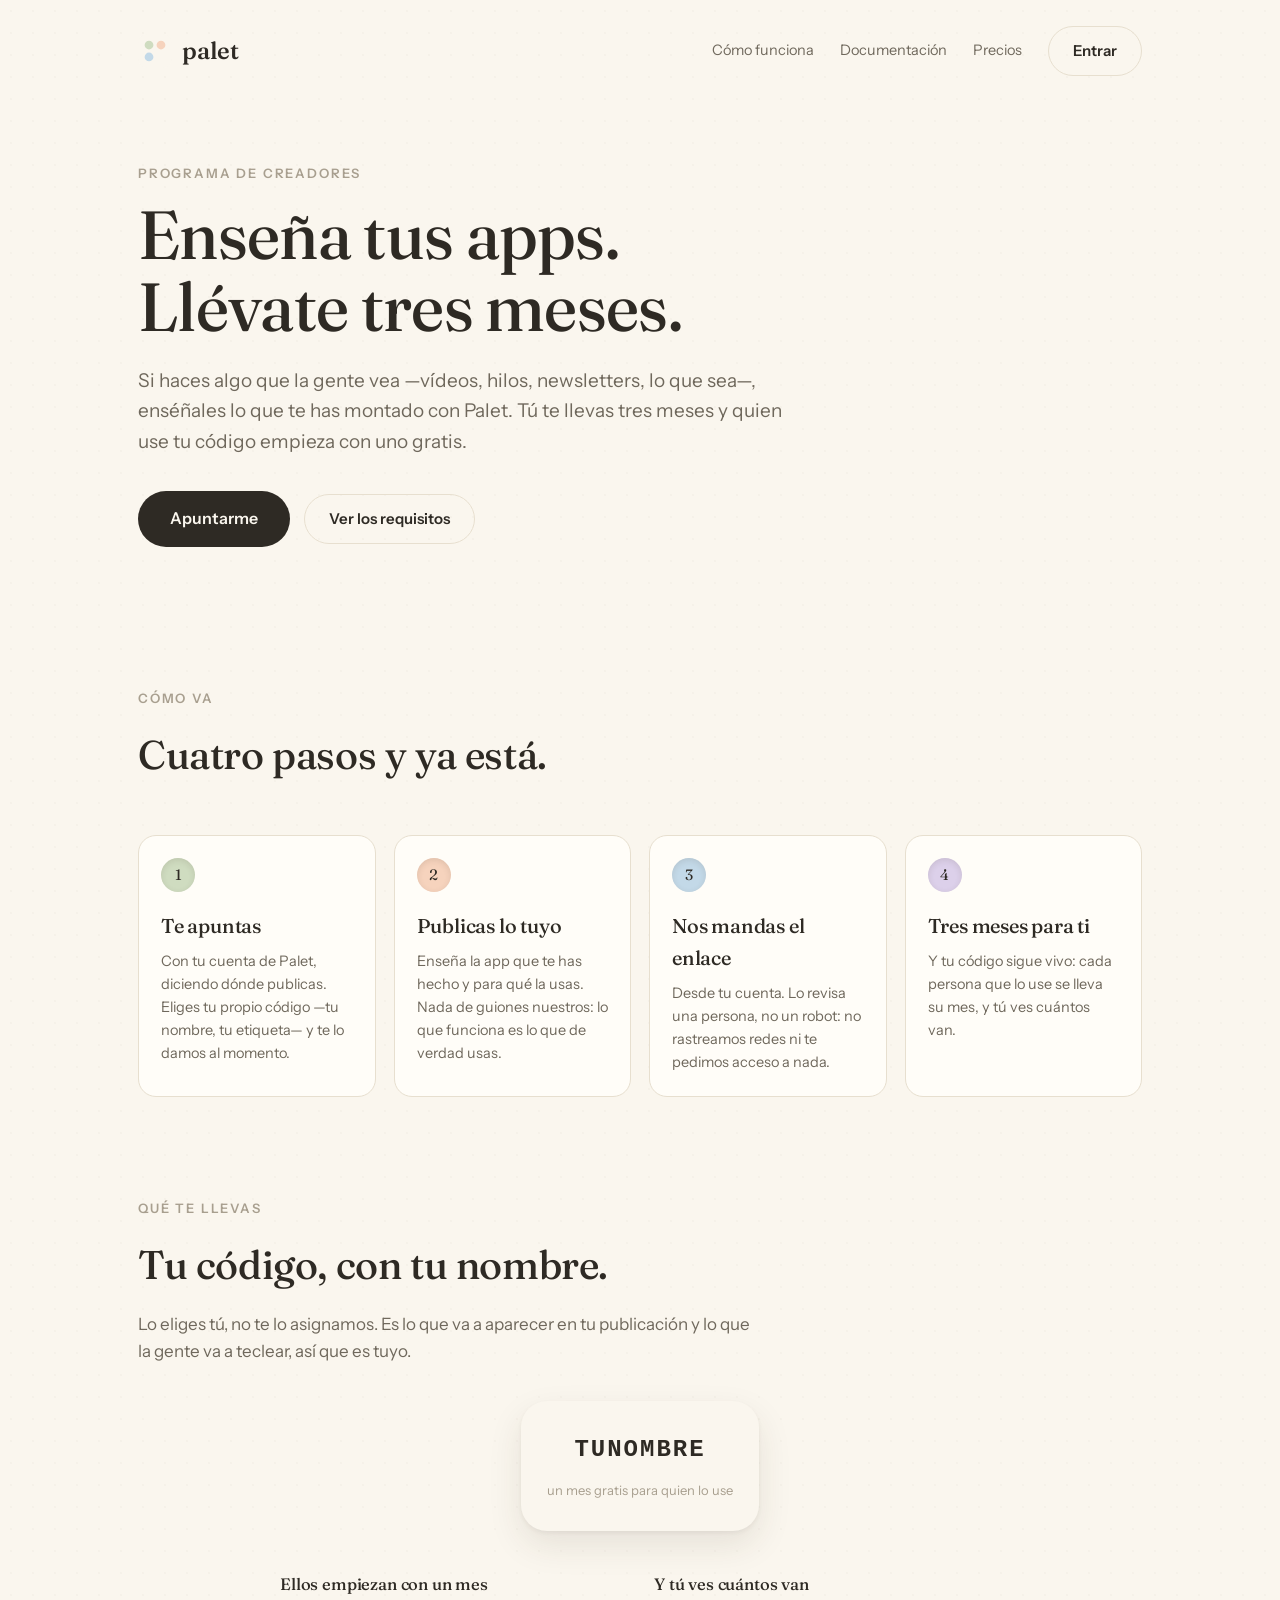
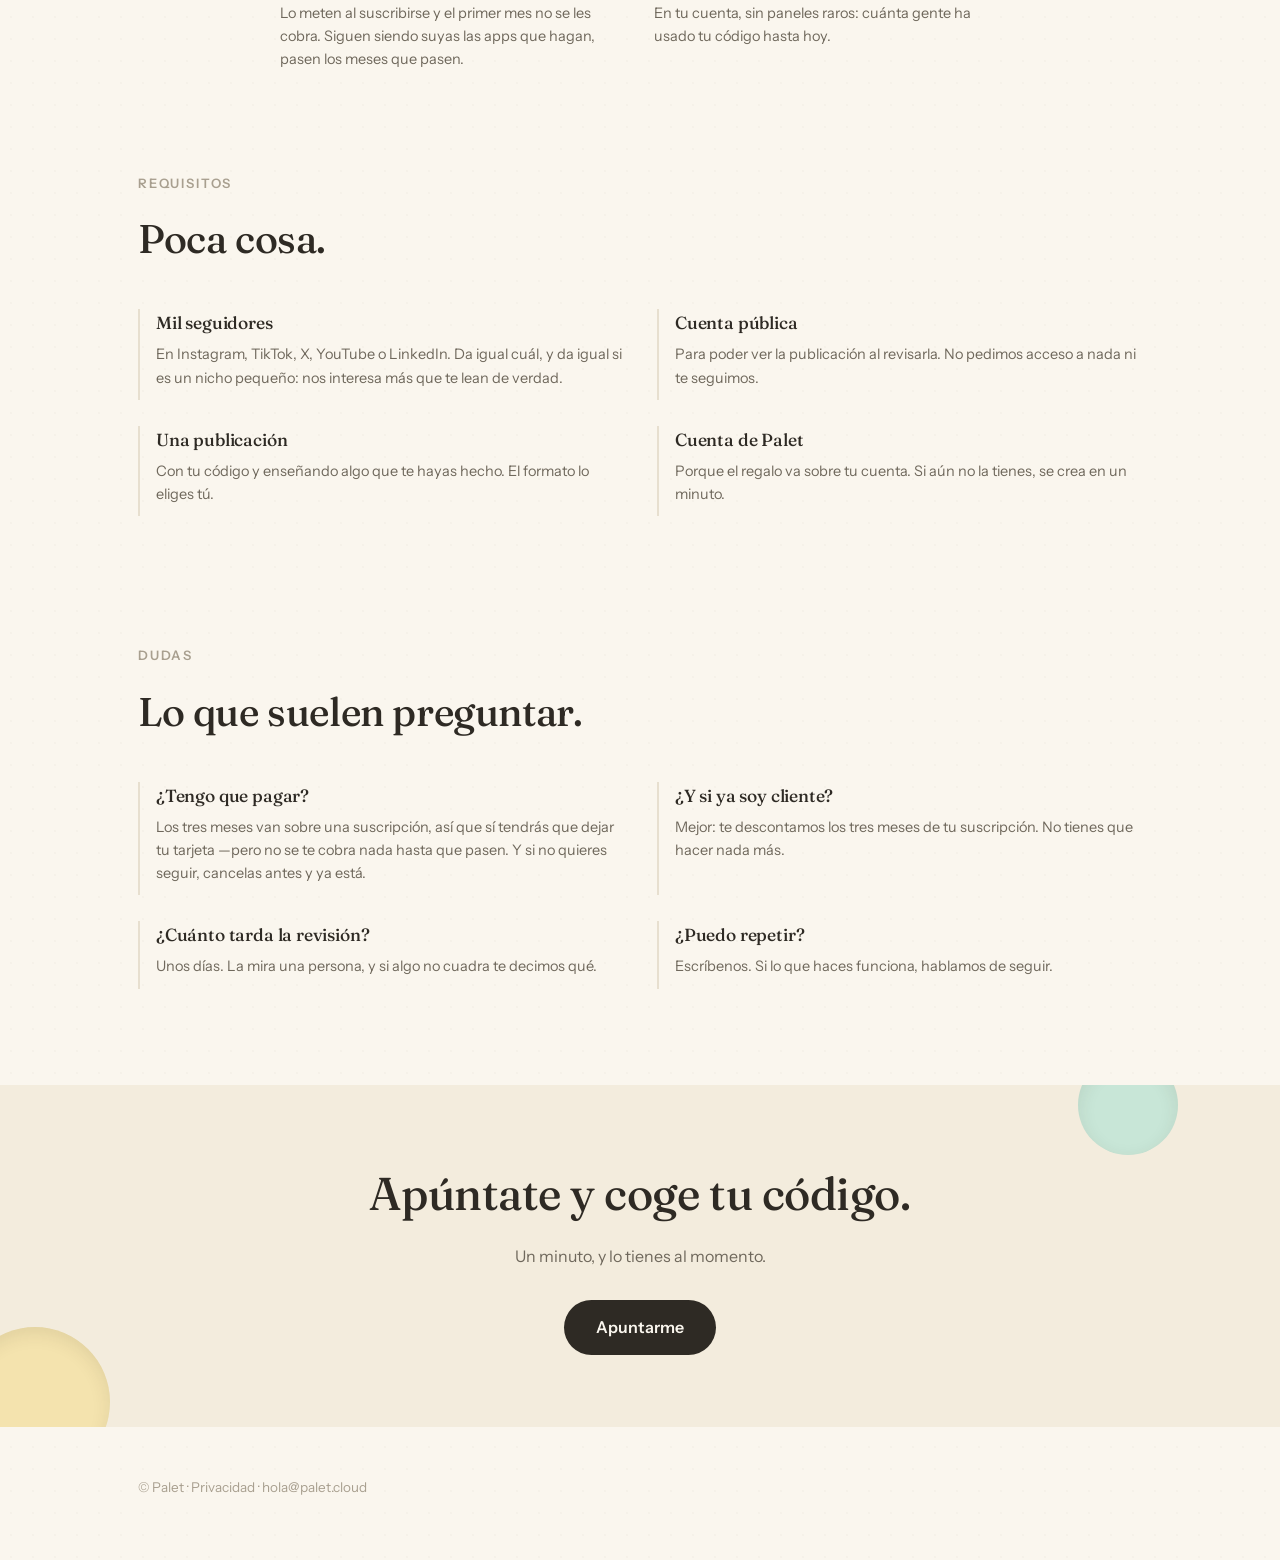
==== creadores.html @ 437be2a9 "Programa de creadores" ====
<!doctype html>
<html lang="es">
<head>
  <meta charset="utf-8">
  <meta name="viewport" content="width=device-width, initial-scale=1">
  <title>Palet — Programa de creadores</title>
  <meta name="description" content="Comparte Palet con los tuyos y llévate tres meses. Quien use tu código empieza con un mes gratis.">
  <link rel="icon" href="icon.svg" type="image/svg+xml">
  <link rel="preconnect" href="https://fonts.googleapis.com">
  <link rel="preconnect" href="https://fonts.gstatic.com" crossorigin>
  <link href="https://fonts.googleapis.com/css2?family=Fraunces:ital,opsz,wght@0,9..144,300..700;1,9..144,300..700&family=Instrument+Sans:ital,wght@0,400..700;1,400..700&display=swap" rel="stylesheet">
  <link rel="stylesheet" href="styles.css">
  <meta property="og:title" content="Programa de creadores de Palet">
  <meta property="og:description" content="Comparte Palet y llévate tres meses. Quien use tu código empieza con un mes gratis.">
  <meta property="og:url" content="https://palet.cloud/creadores.html">
</head>
<body>

<div class="wrap">
  <nav>
    <a class="brand" href="/">
      <img src="icon.svg" alt="">
      <span>palet</span>
    </a>
    <div class="nav-links">
      <a href="/#como">Cómo funciona</a>
      <a href="docs.html">Documentación</a>
      <a href="precios.html">Precios</a>
      <a class="btn ghost" href="https://app.palet.cloud">Entrar</a>
    </div>
  </nav>
</div>

<header class="hero" style="padding-bottom:40px">
  <div class="wrap">
    <p class="eyebrow">Programa de creadores</p>
    <h1 class="reveal" style="max-width:14ch">Enseña tus apps.<br>Llévate tres meses.</h1>
    <p class="sub reveal d1" style="max-width:52ch">Si haces algo que la gente vea —vídeos, hilos,
    newsletters, lo que sea—, enséñales lo que te has montado con Palet. Tú te llevas tres meses
    y quien use tu código empieza con uno gratis.</p>
    <div class="cta-row reveal d2">
      <a class="btn big" href="https://app.palet.cloud/creadores">Apuntarme</a>
      <a class="btn ghost" href="#requisitos">Ver los requisitos</a>
    </div>
  </div>
</header>

<section>
  <div class="wrap">
    <p class="eyebrow">Cómo va</p>
    <h2>Cuatro pasos y ya está.</h2>
    <div class="steps cuatro">
      <div class="step">
        <span class="num" style="background:var(--sage)">1</span>
        <h3>Te apuntas</h3>
        <p>Con tu cuenta de Palet, diciendo dónde publicas. Eliges tu propio código —tu nombre,
        tu etiqueta— y te lo damos al momento.</p>
      </div>
      <div class="step">
        <span class="num" style="background:var(--peach)">2</span>
        <h3>Publicas lo tuyo</h3>
        <p>Enseña la app que te has hecho y para qué la usas. Nada de guiones nuestros: lo que
        funciona es lo que de verdad usas.</p>
      </div>
      <div class="step">
        <span class="num" style="background:var(--sky)">3</span>
        <h3>Nos mandas el enlace</h3>
        <p>Desde tu cuenta. Lo revisa una persona, no un robot: no rastreamos redes ni te pedimos
        acceso a nada.</p>
      </div>
      <div class="step">
        <span class="num" style="background:var(--lilac)">4</span>
        <h3>Tres meses para ti</h3>
        <p>Y tu código sigue vivo: cada persona que lo use se lleva su mes, y tú ves cuántos van.</p>
      </div>
    </div>
  </div>
</section>

<section>
  <div class="wrap">
    <p class="eyebrow">Qué te llevas</p>
    <h2>Tu código, con tu nombre.</h2>
    <p class="lead">Lo eliges tú, no te lo asignamos. Es lo que va a aparecer en tu publicación y
    lo que la gente va a teclear, así que es tuyo.</p>

    <div class="widgets-demo" style="margin:36px 0 40px">
      <div class="wdg" style="width:auto;height:auto;min-width:220px;align-items:center;justify-content:center;padding:30px 26px">
        <strong style="font-family:ui-monospace,Menlo,monospace;font-size:24px;letter-spacing:2px;color:var(--ink);margin:0">TUNOMBRE</strong>
        <span style="margin-top:10px;color:var(--ink-faint);font-size:13px">un mes gratis para quien lo use</span>
      </div>
    </div>

    <div class="widget-notes">
      <div>
        <h3>Ellos empiezan con un mes</h3>
        <p>Lo meten al suscribirse y el primer mes no se les cobra. Siguen siendo suyas las apps
        que hagan, pasen los meses que pasen.</p>
      </div>
      <div>
        <h3>Y tú ves cuántos van</h3>
        <p>En tu cuenta, sin paneles raros: cuánta gente ha usado tu código hasta hoy.</p>
      </div>
    </div>
  </div>
</section>

<section id="requisitos">
  <div class="wrap">
    <p class="eyebrow">Requisitos</p>
    <h2>Poca cosa.</h2>
    <div class="usos">
      <article>
        <h3>Mil seguidores</h3>
        <p>En Instagram, TikTok, X, YouTube o LinkedIn. Da igual cuál, y da igual si es un
        nicho pequeño: nos interesa más que te lean de verdad.</p>
      </article>
      <article>
        <h3>Cuenta pública</h3>
        <p>Para poder ver la publicación al revisarla. No pedimos acceso a nada ni te seguimos.</p>
      </article>
      <article>
        <h3>Una publicación</h3>
        <p>Con tu código y enseñando algo que te hayas hecho. El formato lo eliges tú.</p>
      </article>
      <article>
        <h3>Cuenta de Palet</h3>
        <p>Porque el regalo va sobre tu cuenta. Si aún no la tienes, se crea en un minuto.</p>
      </article>
    </div>
  </div>
</section>

<section>
  <div class="wrap">
    <p class="eyebrow">Dudas</p>
    <h2>Lo que suelen preguntar.</h2>
    <div class="usos">
      <article>
        <h3>¿Tengo que pagar?</h3>
        <p>Los tres meses van sobre una suscripción, así que sí tendrás que dejar tu tarjeta —pero
        no se te cobra nada hasta que pasen. Y si no quieres seguir, cancelas antes y ya está.</p>
      </article>
      <article>
        <h3>¿Y si ya soy cliente?</h3>
        <p>Mejor: te descontamos los tres meses de tu suscripción. No tienes que hacer nada más.</p>
      </article>
      <article>
        <h3>¿Cuánto tarda la revisión?</h3>
        <p>Unos días. La mira una persona, y si algo no cuadra te decimos qué.</p>
      </article>
      <article>
        <h3>¿Puedo repetir?</h3>
        <p>Escríbenos. Si lo que haces funciona, hablamos de seguir.</p>
      </article>
    </div>
  </div>
</section>

<div class="cta-band">
  <span class="well" style="background:var(--butter); width:150px;height:150px; left:-40px; bottom:-50px"></span>
  <span class="well" style="background:var(--mint);   width:100px;height:100px; right:8%;  top:-30px"></span>
  <h2>Apúntate y coge tu código.</h2>
  <p>Un minuto, y lo tienes al momento.</p>
  <a class="btn big" href="https://app.palet.cloud/creadores">Apuntarme</a>
</div>

<footer>
  <div class="wrap">
    <p>© Palet · <a href="privacidad.html">Privacidad</a> · <a href="mailto:hola@palet.cloud">hola@palet.cloud</a></p>
  </div>
</footer>

</body>
</html>
---- styles.css ----
/* palet.cloud — web de producto */

:root {
  --cream: #faf6ee;
  --cream-deep: #f3ecdd;
  --paper: #fffdf8;
  --ink: #2e2a24;
  --ink-soft: #6f685c;
  --ink-faint: #a89f8f;
  --line: #e7dfcf;
  --sage: #cfdcc0;
  --peach: #f6d3bd;
  --sky: #c3d9e8;
  --lilac: #dcd0ea;
  --butter: #f4e3ae;
  --rose: #f2cdd5;
  --mint: #c8e6d7;
  --sand: #e8dcc8;
  --font-display: "Fraunces", Georgia, serif;
  --font-body: "Instrument Sans", -apple-system, sans-serif;
  --shadow: 0 1px 2px rgba(62, 51, 34, 0.05), 0 12px 40px rgba(62, 51, 34, 0.08);
}

/* Fraunces trae un eje "WONK" con letras alternativas — una J con la cola
   torcida que parece rota. Se apaga en toda la página. */
body { font-variation-settings: "WONK" 0, "SOFT" 0; }

* { box-sizing: border-box; }

body {
  margin: 0;
  background: var(--cream);
  color: var(--ink);
  font-family: var(--font-body);
  font-size: 16px;
  line-height: 1.6;
  -webkit-font-smoothing: antialiased;
  background-image: radial-gradient(rgba(62, 51, 34, 0.025) 1px, transparent 1px);
  background-size: 22px 22px;
}

.wrap { max-width: 1060px; margin: 0 auto; padding: 0 28px; }

h1, h2, h3 { font-family: var(--font-display); font-weight: 480; letter-spacing: -0.01em; margin: 0; }

a { color: inherit; }

/* ——— nav ——— */

nav {
  display: flex; align-items: center; justify-content: space-between;
  padding: 26px 0;
}
.brand { display: flex; align-items: center; gap: 10px; text-decoration: none; }
.brand img { width: 34px; height: 34px; border-radius: 9px; }
.brand span { font-family: var(--font-display); font-size: 24px; font-weight: 550; }
.nav-links { display: flex; align-items: center; gap: 26px; font-size: 14.5px; }
.nav-links a { text-decoration: none; color: var(--ink-soft); }
.nav-links a:hover { color: var(--ink); }

.btn {
  display: inline-block; text-decoration: none; border: 0; cursor: pointer;
  border-radius: 999px; padding: 12px 24px; font-size: 15px; font-weight: 600;
  background: var(--ink); color: var(--cream); font-family: var(--font-body);
  transition: transform 0.16s ease, box-shadow 0.16s ease;
}
.btn:hover { transform: translateY(-2px); box-shadow: var(--shadow); }
.btn.big { padding: 15px 32px; font-size: 16px; }
.btn.ghost { background: transparent; color: var(--ink); border: 1px solid var(--line); }
.btn.ghost:hover { background: var(--paper); }

/* ——— hero ——— */

.hero { position: relative; padding: 72px 0 40px; overflow: hidden; }
.hero h1 {
  font-size: clamp(40px, 6.5vw, 68px);
  line-height: 1.06; max-width: 640px; position: relative; z-index: 1;
}
.hero p.sub {
  font-size: 19px; color: var(--ink-soft); max-width: 480px;
  margin: 24px 0 34px; position: relative; z-index: 1;
}
.hero .connects { font-size: 14px; color: var(--ink-faint); margin-top: 18px; position: relative; z-index: 1; }
.hero .cta-row { display: flex; gap: 14px; align-items: center; position: relative; z-index: 1; flex-wrap: wrap; }

/* Hero en dos columnas: texto a la izquierda, carrusel de capturas a la derecha */
.hero-grid { display: grid; grid-template-columns: 1.05fr 0.95fr; gap: 48px; align-items: center; }
.hero-copy { position: relative; z-index: 1; }
.hero-copy h1, .hero-copy p.sub { max-width: 560px; }
.hero-carousel { display: flex; flex-direction: column; align-items: center; }
.carousel { position: relative; width: 300px; max-width: 82%; aspect-ratio: 332 / 720; }
.carousel .slide {
  position: absolute; inset: 0; width: 100%; height: 100%; object-fit: cover;
  border-radius: 30px; box-shadow: 0 30px 70px rgba(46, 42, 36, 0.16);
  opacity: 0; transition: opacity 0.7s ease;
}
.carousel .slide.active { opacity: 1; }
.dots { display: flex; gap: 8px; margin-top: 20px; }
.dots .dot {
  width: 8px; height: 8px; border-radius: 50%; border: 0; padding: 0;
  background: var(--cream-deep); cursor: pointer; transition: background 0.25s, width 0.25s;
}
.dots .dot.active { background: var(--ink-faint); width: 22px; border-radius: 4px; }
@media (max-width: 860px) {
  .hero-grid { grid-template-columns: 1fr; gap: 32px; }
  .hero-carousel { margin-top: 4px; }
}

.well { position: absolute; border-radius: 50%; box-shadow: inset 0 6px 18px rgba(62, 51, 34, 0.10); }
.hero .well { animation: floaty 9s ease-in-out infinite; }
@keyframes floaty { 0%, 100% { transform: translateY(0); } 50% { transform: translateY(-14px); } }

/* ——— mock de la app ——— */

.mock {
  margin: 56px auto 0; max-width: 860px;
  background: var(--paper); border: 1px solid var(--line); border-radius: 20px;
  box-shadow: var(--shadow); overflow: hidden; position: relative; z-index: 1;
}
.mock .mock-bar {
  display: flex; align-items: center; gap: 6px; padding: 12px 16px;
  border-bottom: 1px solid var(--cream-deep);
}
.mock .mock-bar i { width: 10px; height: 10px; border-radius: 50%; background: var(--cream-deep); }
.mock .mock-bar span {
  margin-left: 10px; font-size: 12px; color: var(--ink-faint);
  background: var(--cream); border-radius: 8px; padding: 3px 12px;
}
.mock-body { padding: 30px; }
.mock-body .greet { font-family: var(--font-display); font-size: 24px; }
.mock-grid { display: grid; grid-template-columns: repeat(auto-fill, minmax(130px, 1fr)); gap: 14px; margin-top: 20px; }
.tile {
  background: #fff; border: 1px solid var(--line); border-radius: 14px; padding: 14px;
  font-size: 13px; font-weight: 600;
}
.tile .dot {
  width: 44px; height: 44px; border-radius: 50%; display: grid; place-items: center;
  font-size: 20px; margin-bottom: 10px; box-shadow: inset 0 2px 6px rgba(62, 51, 34, 0.12);
}
.tile small { display: block; font-weight: 400; color: var(--ink-faint); font-size: 11.5px; line-height: 1.4; margin-top: 2px; }
.tile.ghost-tile {
  border-style: dashed; background: transparent; display: grid; place-items: center;
  color: var(--ink-faint); font-weight: 400; min-height: 110px;
}

/* ——— secciones ——— */

section { padding: 88px 0 0; }
.eyebrow {
  font-size: 13px; letter-spacing: 0.14em; text-transform: uppercase;
  color: var(--ink-faint); margin-bottom: 14px; font-weight: 600;
}
section > .wrap > h2 { font-size: clamp(28px, 4vw, 40px); max-width: 560px; }
.section-sub { color: var(--ink-soft); max-width: 520px; margin-top: 14px; }

.steps { display: grid; grid-template-columns: repeat(3, 1fr); gap: 24px; margin-top: 48px; }
.steps.cuatro { grid-template-columns: repeat(4, 1fr); gap: 18px; }
.steps.cuatro .step { padding: 22px; }
@media (max-width: 1000px) { .steps.cuatro { grid-template-columns: repeat(2, 1fr); } }
@media (max-width: 800px) { .steps, .steps.cuatro { grid-template-columns: 1fr; } }
.step {
  background: var(--paper); border: 1px solid var(--line); border-radius: 18px; padding: 28px;
}
.step .num {
  font-family: var(--font-display); font-size: 15px; width: 34px; height: 34px;
  border-radius: 50%; display: grid; place-items: center; margin-bottom: 18px;
  box-shadow: inset 0 2px 6px rgba(62, 51, 34, 0.12);
}
.step h3 { font-size: 20px; margin-bottom: 8px; }
.step p { color: var(--ink-soft); font-size: 14.5px; margin: 0; }
.step .example {
  margin-top: 14px; background: var(--cream); border-radius: 10px; padding: 10px 14px;
  font-size: 13px; color: var(--ink-soft); font-style: italic;
}

.features { display: grid; grid-template-columns: repeat(3, 1fr); gap: 22px; margin-top: 48px; }
@media (max-width: 800px) { .features { grid-template-columns: 1fr; } }
.feature { padding: 4px 0; }
.feature .ico {
  width: 42px; height: 42px; border-radius: 50%; display: grid; place-items: center;
  font-size: 19px; margin-bottom: 14px; box-shadow: inset 0 2px 6px rgba(62, 51, 34, 0.12);
}
.feature h3 { font-size: 18px; margin-bottom: 6px; }
.feature p { color: var(--ink-soft); font-size: 14.5px; margin: 0; }

/* ——— banda final ——— */

.cta-band {
  margin: 96px 0 0; padding: 72px 28px; text-align: center;
  background: var(--cream-deep); position: relative; overflow: hidden;
}
.cta-band h2 { font-size: clamp(30px, 4.5vw, 46px); position: relative; z-index: 1; }
.cta-band p { color: var(--ink-soft); margin: 14px 0 30px; position: relative; z-index: 1; }
.cta-band .btn { position: relative; z-index: 1; }

footer { padding: 36px 0 48px; }
footer .wrap { display: flex; align-items: center; justify-content: space-between; gap: 16px; flex-wrap: wrap; }
footer, footer a { color: var(--ink-faint); font-size: 13.5px; text-decoration: none; }
footer a:hover { color: var(--ink); }
footer .links { display: flex; gap: 22px; }

/* ——— pricing ——— */

.pricing-head { text-align: center; padding: 64px 0 8px; }
.pricing-head h1 { font-size: clamp(34px, 5vw, 54px); }
.pricing-head p { color: var(--ink-soft); max-width: 460px; margin: 18px auto 0; }

.plans { display: grid; grid-template-columns: repeat(3, 1fr); gap: 22px; margin-top: 54px; align-items: stretch; }
@media (max-width: 860px) { .plans { grid-template-columns: 1fr; max-width: 420px; margin-left: auto; margin-right: auto; } }
.plan {
  background: var(--paper); border: 1px solid var(--line); border-radius: 20px;
  padding: 32px 28px; display: flex; flex-direction: column; position: relative;
}
.plan.featured { border-color: var(--ink); box-shadow: var(--shadow); }
.plan .tag {
  position: absolute; top: -12px; left: 28px; background: var(--ink); color: var(--cream);
  font-size: 11.5px; font-weight: 700; letter-spacing: 0.06em; border-radius: 999px; padding: 4px 12px;
}
.plan .well-mini {
  width: 40px; height: 40px; border-radius: 50%; box-shadow: inset 0 2px 6px rgba(62,51,34,.12);
  margin-bottom: 16px;
}
.plan h2 { font-size: 26px; }
.plan .price { font-size: 34px; font-family: var(--font-display); margin: 14px 0 2px; }
.plan .price small { font-size: 14px; font-family: var(--font-body); color: var(--ink-faint); }
.plan .for { color: var(--ink-soft); font-size: 14px; margin-bottom: 20px; }
.plan ul { list-style: none; padding: 0; margin: 0 0 28px; flex: 1; }
.plan li { padding: 8px 0; border-bottom: 1px solid var(--cream-deep); font-size: 14.5px; color: var(--ink-soft); }
.plan li strong { color: var(--ink); }
.plan .btn { text-align: center; }

.faq { max-width: 680px; margin: 80px auto 0; }
.faq h2 { font-size: 30px; margin-bottom: 24px; }
.faq details {
  border-bottom: 1px solid var(--line); padding: 18px 0;
}
.faq summary { cursor: pointer; font-weight: 600; font-size: 15.5px; }
.faq details p { color: var(--ink-soft); font-size: 14.5px; margin: 12px 0 0; }

/* ——— reveal ——— */

.reveal { opacity: 0; transform: translateY(18px); animation: rise 0.7s ease forwards; }
.reveal.d1 { animation-delay: 0.08s; } .reveal.d2 { animation-delay: 0.16s; } .reveal.d3 { animation-delay: 0.24s; }
@keyframes rise { to { opacity: 1; transform: translateY(0); } }
@media (prefers-reduced-motion: reduce) {
  .reveal { animation: none; opacity: 1; transform: none; }
  .hero .well { animation: none; }
}


/* ————— descargas ————— */
#descargar { text-align: center; }
.downloads { display: flex; gap: 16px; justify-content: center; flex-wrap: wrap; margin-top: 40px; }
.download {
  display: flex; align-items: center; gap: 14px; text-decoration: none;
  background: var(--paper); border: 1px solid var(--line); border-radius: 16px;
  padding: 18px 24px; min-width: 240px; text-align: left;
  transition: transform 0.16s ease, box-shadow 0.16s ease;
}
.download:hover { transform: translateY(-2px); box-shadow: var(--shadow); }
.download .dl-ico {
  width: 44px; height: 44px; border-radius: 50%; display: grid; place-items: center;
  font-size: 22px; background: var(--cream-deep); flex-shrink: 0;
}
.download strong { display: block; font-size: 15.5px; }
.download small { color: var(--ink-faint); font-size: 12.5px; }
.dl-note { color: var(--ink-faint); font-size: 13.5px; margin-top: 24px; }

/* ——— reel de pincel (vídeo de marca 21:9) ——— */
.reel { width: 100%; background: #faf6ee; line-height: 0; }
/* Banner más estrecho: se recorta arriba/abajo (object-fit cover) y se encuadra
   algo más abajo para comerse el espacio vacío superior y que se intuya el gesto. */
.reel video { width: 100%; height: auto; display: block; aspect-ratio: 21 / 7; object-fit: cover; object-position: center 38%; }
.hero { padding-top: 48px; }

/* ——— widgets ——— */

.lead {
  color: var(--ink-soft); font-size: 17px; max-width: 620px; margin: 14px 0 0;
}

.widgets-demo {
  display: flex; gap: 18px; flex-wrap: wrap; justify-content: center;
  margin: 40px 0 44px;
}
.wdg {
  width: 178px; height: 178px; background: var(--cream); border-radius: 26px;
  padding: 18px; display: flex; flex-direction: column; align-items: flex-start;
  box-shadow: 0 2px 4px rgba(62, 51, 34, 0.06), 0 14px 34px rgba(62, 51, 34, 0.10);
}
.wdg-dot { width: 15px; height: 15px; border-radius: 50%; display: block; }
.wdg-title {
  font-size: 13px; color: var(--ink-soft); margin-top: 7px; font-weight: 500;
}
.wdg-val {
  font-size: 21px; font-weight: 600; margin-top: auto; line-height: 1.2;
  font-variant-numeric: tabular-nums; letter-spacing: -0.6px;
  /* "en 3 semanas" no cabe en una línea y partido queda desequilibrado. */
  text-wrap: balance;
}
.wdg-cap { font-size: 12.5px; color: var(--ink-faint); margin-top: 5px; }

.widget-notes {
  display: grid; grid-template-columns: repeat(2, 1fr); gap: 28px; max-width: 720px;
  margin: 0 auto;
}
@media (max-width: 700px) { .widget-notes { grid-template-columns: 1fr; gap: 20px; } }
.widget-notes h3 { font-size: 16.5px; margin-bottom: 5px; }
.widget-notes p { color: var(--ink-soft); font-size: 14.5px; margin: 0; }

/* ——— para qué sirve ——— */

.usos {
  display: grid; grid-template-columns: repeat(2, 1fr); gap: 26px 34px;
  margin: 38px 0 28px;
}
@media (max-width: 760px) { .usos { grid-template-columns: 1fr; gap: 24px; } }
.usos article { padding-left: 16px; border-left: 2px solid var(--line); }
.usos h3 { font-size: 17.5px; margin-bottom: 6px; }
.usos p { color: var(--ink-soft); font-size: 14.5px; margin: 0 0 10px; }
.uso-ej {
  display: block; font-size: 13.5px; color: var(--ink-faint); font-style: italic;
}
.usos-pie { color: var(--ink-faint); font-size: 14px; margin: 0; }
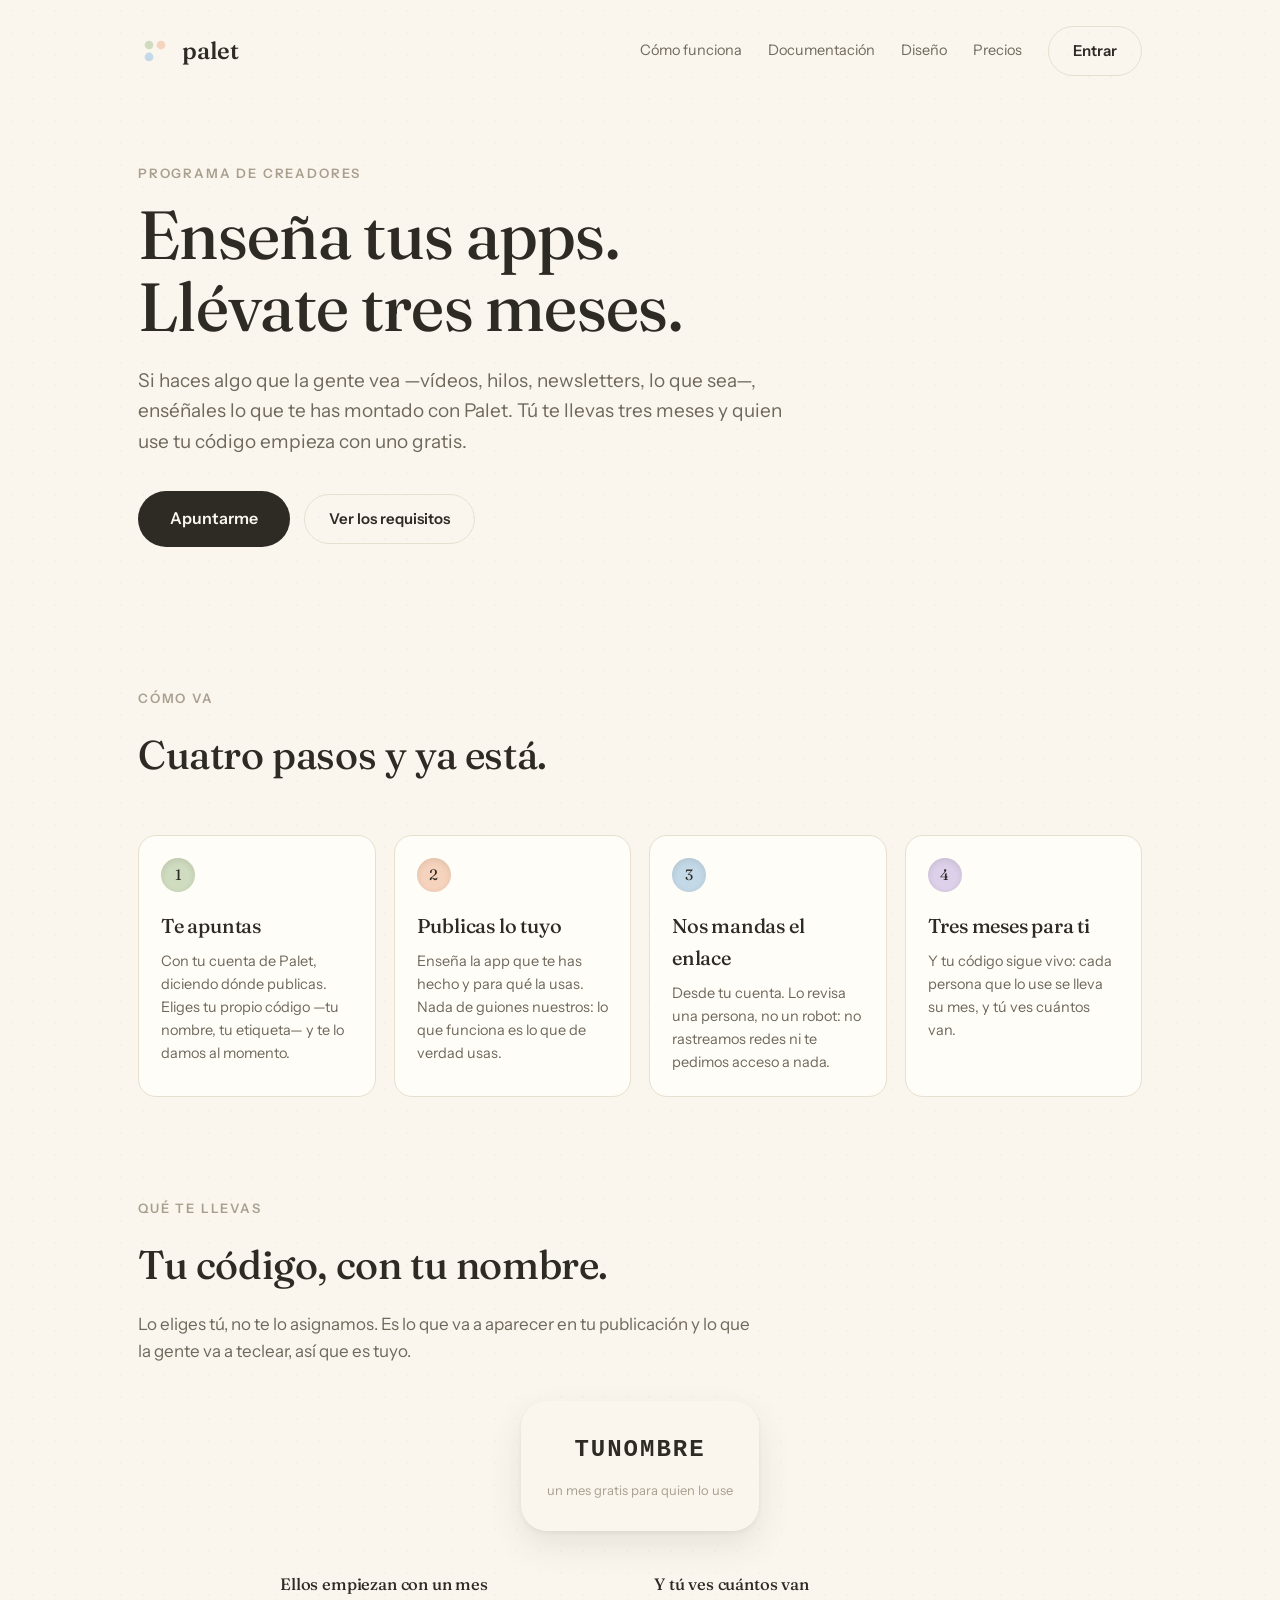
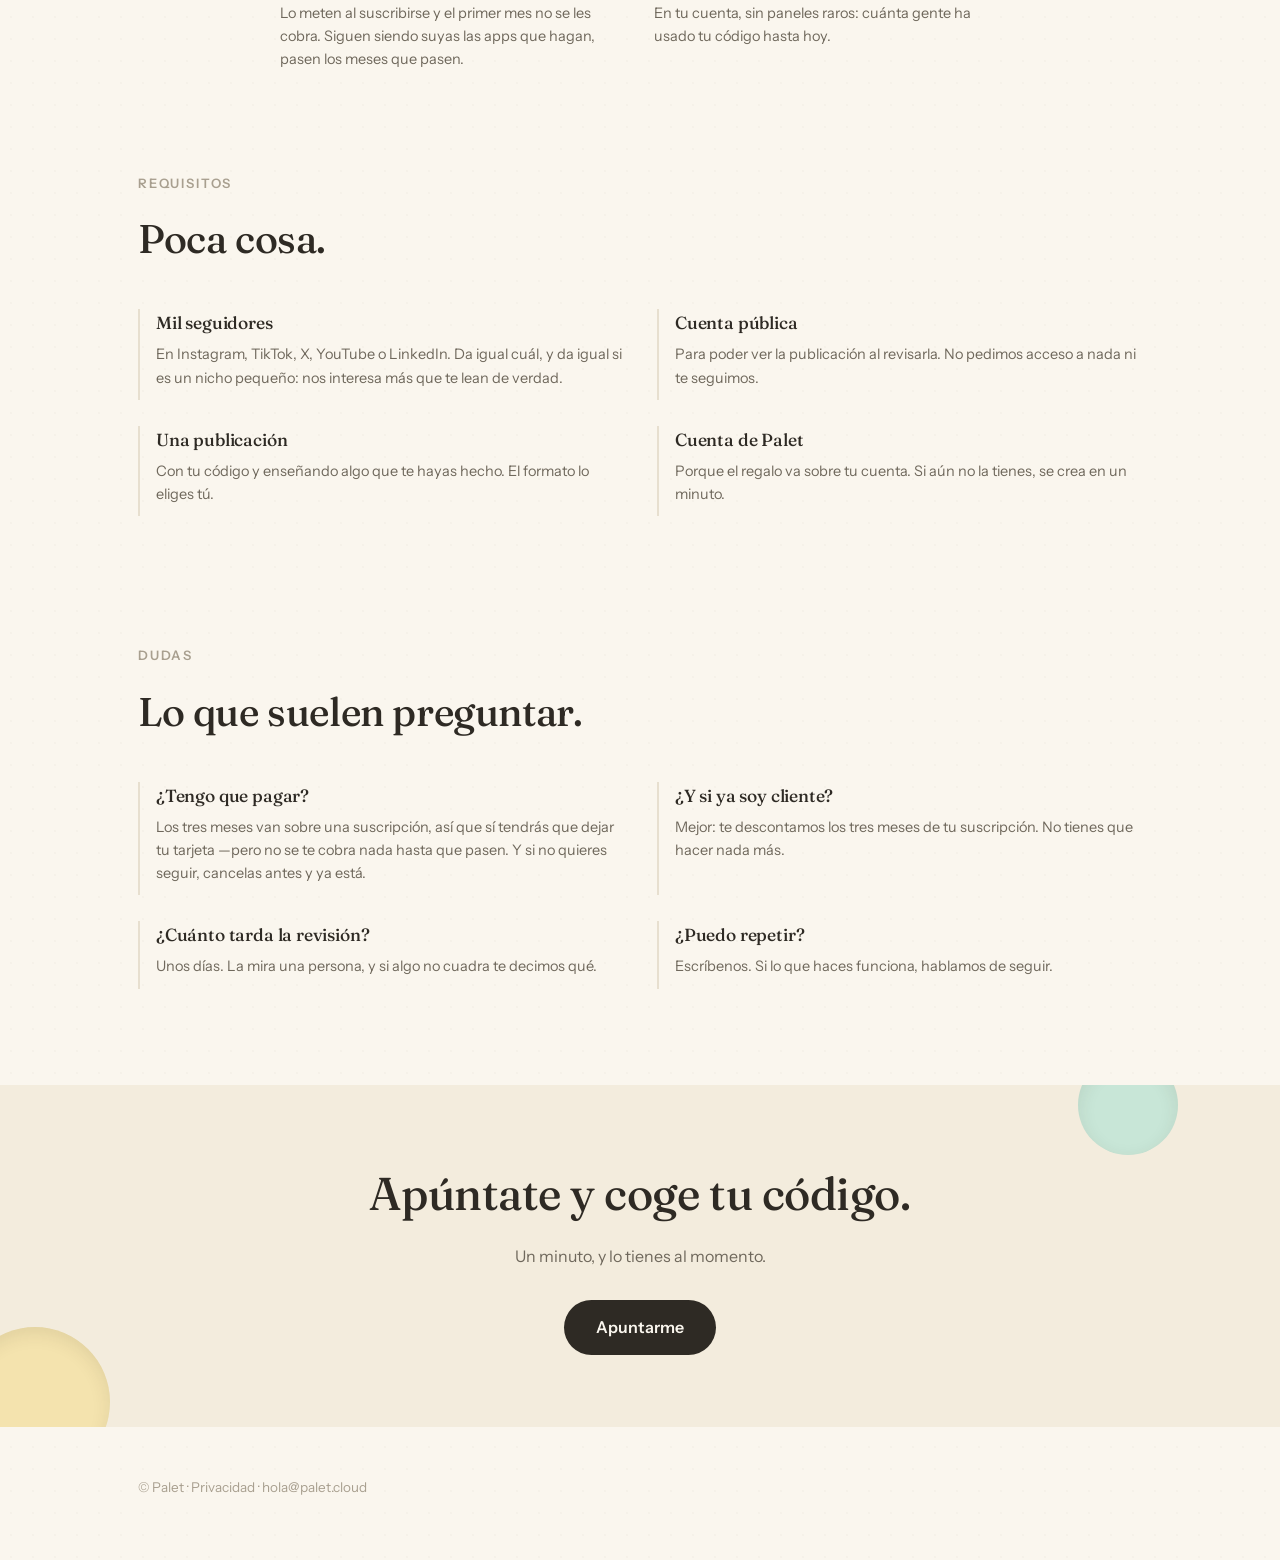
==== commit 921e9533: "Página de diseño, y el sitio deja de desbordarse en móvil La justificación artística del sistema de " ====
--- a/creadores.html
+++ b/creadores.html
@@ -25,6 +25,7 @@
     <div class="nav-links">
       <a href="/#como">Cómo funciona</a>
       <a href="docs.html">Documentación</a>
+      <a href="diseno.html">Diseño</a>
       <a href="precios.html">Precios</a>
       <a class="btn ghost" href="https://app.palet.cloud">Entrar</a>
     </div>
--- a/styles.css
+++ b/styles.css
@@ -55,6 +55,10 @@
 .brand img { width: 34px; height: 34px; border-radius: 9px; }
 .brand span { font-family: var(--font-display); font-size: 24px; font-weight: 550; }
 .nav-links { display: flex; align-items: center; gap: 26px; font-size: 14.5px; }
+@media (max-width: 620px) {
+  nav { flex-wrap: wrap; gap: 12px 0; padding: 18px 0; }
+  .nav-links { width: 100%; flex-wrap: wrap; gap: 18px; font-size: 14px; }
+}
 .nav-links a { text-decoration: none; color: var(--ink-soft); }
 .nav-links a:hover { color: var(--ink); }
 
@@ -194,10 +198,11 @@
 .cta-band .btn { position: relative; z-index: 1; }
 
 footer { padding: 36px 0 48px; }
+footer p { overflow-wrap: anywhere; }
 footer .wrap { display: flex; align-items: center; justify-content: space-between; gap: 16px; flex-wrap: wrap; }
 footer, footer a { color: var(--ink-faint); font-size: 13.5px; text-decoration: none; }
 footer a:hover { color: var(--ink); }
-footer .links { display: flex; gap: 22px; }
+footer .links { display: flex; gap: 22px; flex-wrap: wrap; }
 
 /* ——— pricing ——— */
 
